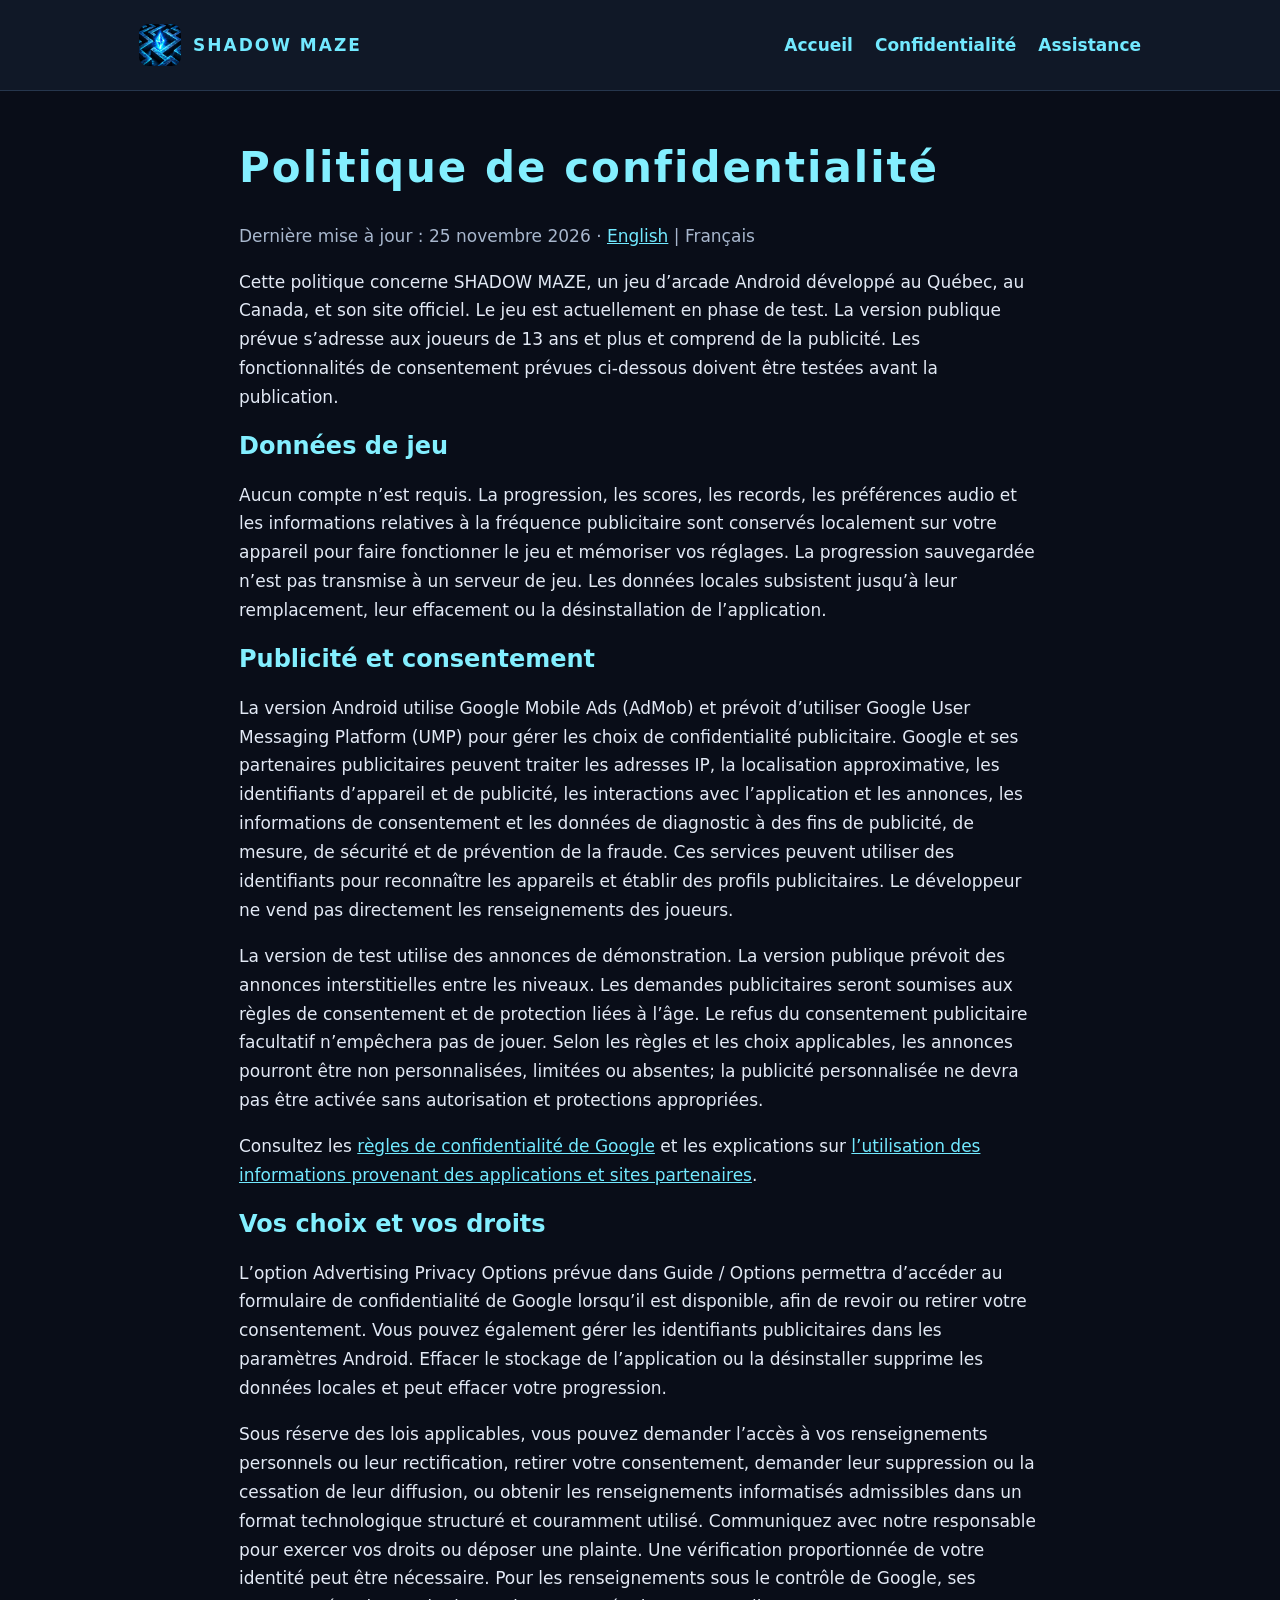
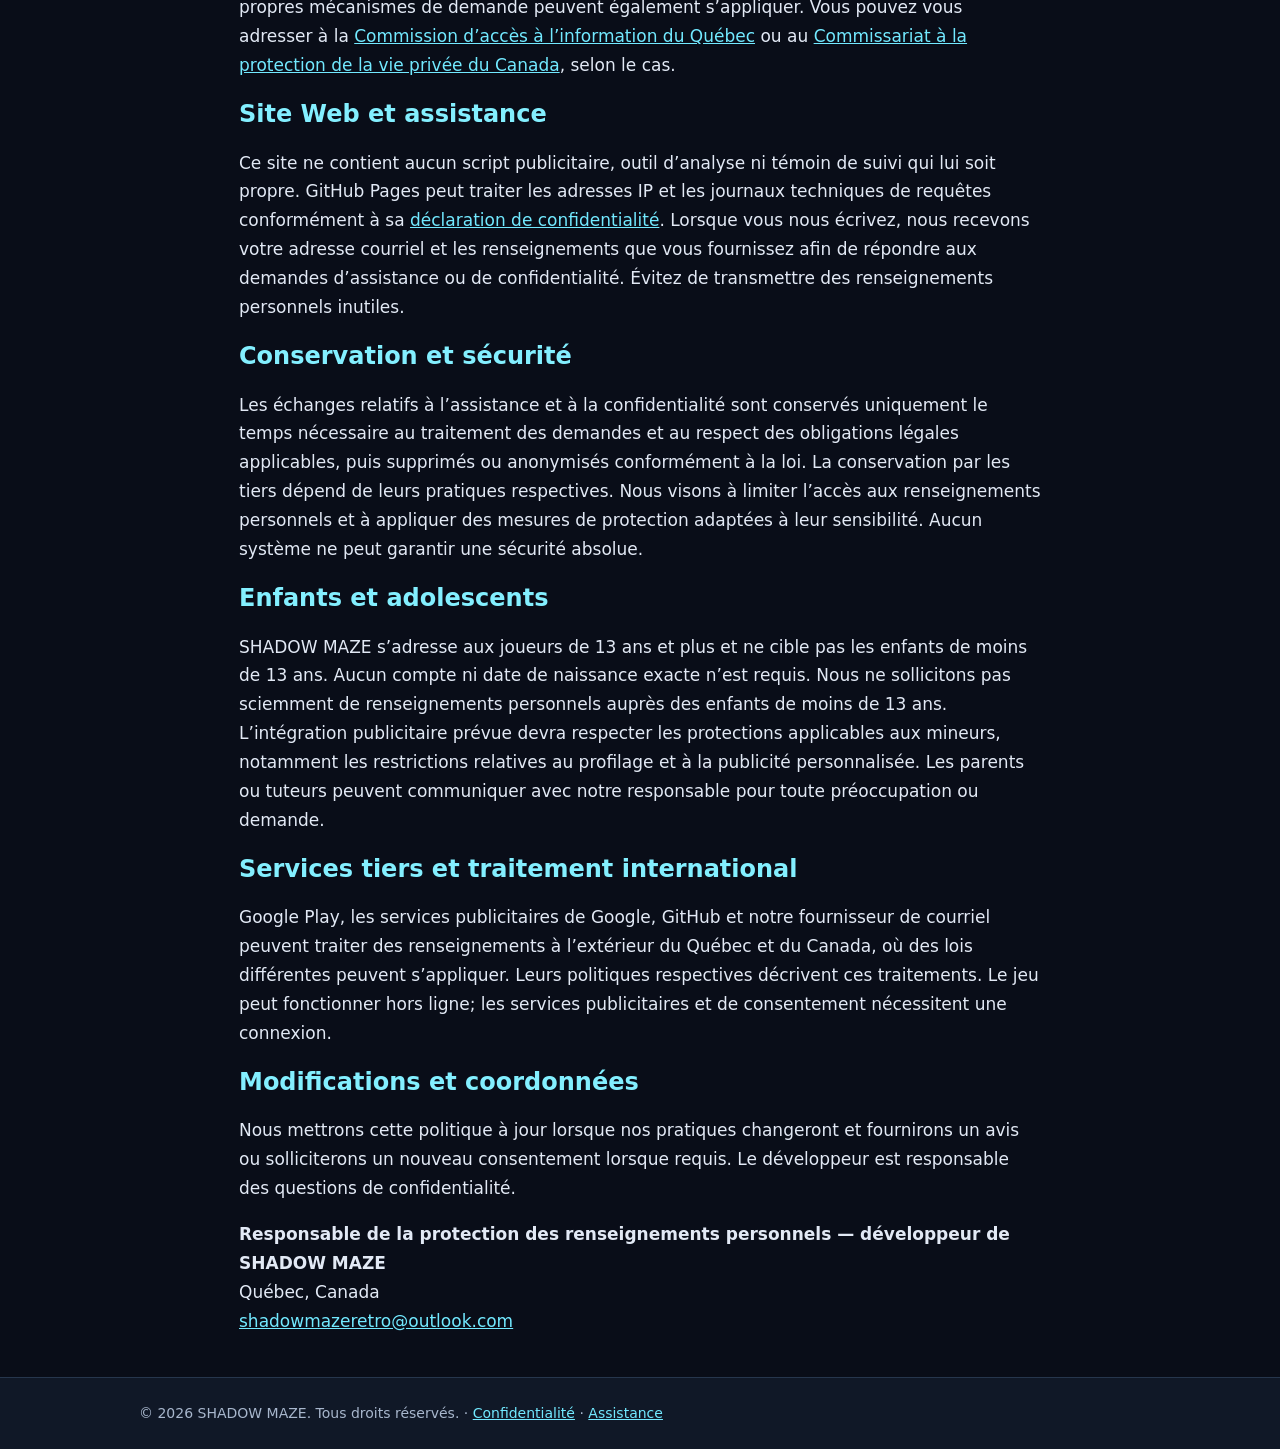
==== privacy-fr.html @ b900ebc2 "Update bilingual privacy policy SHADOW MAZE 2.0" ====
<!doctype html><html lang="fr"><head><meta charset="utf-8"><meta name="viewport" content="width=device-width, initial-scale=1"><meta name="description" content="SHADOW MAZE official Android arcade game website"><title>Politique de confidentialité | SHADOW MAZE</title><link rel="icon" href="assets/icon.png"><link rel="stylesheet" href="style.css"></head><body><header><nav aria-label="Navigation principale"><a class="brand" href="index.html"><img src="assets/icon.png" alt="">SHADOW MAZE</a><span><a href="index.html">Accueil</a><a href="privacy-fr.html">Confidentialité</a><a href="support.html">Assistance</a></span></nav></header><main class="legal">
<h1>Politique de confidentialité</h1><p class="muted">Dernière mise à jour : 25 novembre 2026 · <a href="privacy.html" hreflang="en" lang="en">English</a> | Français</p>
<p>Cette politique concerne SHADOW MAZE, un jeu d’arcade Android développé au Québec, au Canada, et son site officiel. Le jeu est actuellement en phase de test. La version publique prévue s’adresse aux joueurs de 13 ans et plus et comprend de la publicité. Les fonctionnalités de consentement prévues ci-dessous doivent être testées avant la publication.</p>
<h2>Données de jeu</h2><p>Aucun compte n’est requis. La progression, les scores, les records, les préférences audio et les informations relatives à la fréquence publicitaire sont conservés localement sur votre appareil pour faire fonctionner le jeu et mémoriser vos réglages. La progression sauvegardée n’est pas transmise à un serveur de jeu. Les données locales subsistent jusqu’à leur remplacement, leur effacement ou la désinstallation de l’application.</p>
<h2>Publicité et consentement</h2><p>La version Android utilise Google Mobile Ads (AdMob) et prévoit d’utiliser Google User Messaging Platform (UMP) pour gérer les choix de confidentialité publicitaire. Google et ses partenaires publicitaires peuvent traiter les adresses IP, la localisation approximative, les identifiants d’appareil et de publicité, les interactions avec l’application et les annonces, les informations de consentement et les données de diagnostic à des fins de publicité, de mesure, de sécurité et de prévention de la fraude. Ces services peuvent utiliser des identifiants pour reconnaître les appareils et établir des profils publicitaires. Le développeur ne vend pas directement les renseignements des joueurs.</p><p>La version de test utilise des annonces de démonstration. La version publique prévoit des annonces interstitielles entre les niveaux. Les demandes publicitaires seront soumises aux règles de consentement et de protection liées à l’âge. Le refus du consentement publicitaire facultatif n’empêchera pas de jouer. Selon les règles et les choix applicables, les annonces pourront être non personnalisées, limitées ou absentes; la publicité personnalisée ne devra pas être activée sans autorisation et protections appropriées.</p><p>Consultez les <a href="https://policies.google.com/privacy?hl=fr">règles de confidentialité de Google</a> et les explications sur <a href="https://policies.google.com/technologies/partner-sites?hl=fr">l’utilisation des informations provenant des applications et sites partenaires</a>.</p>
<h2>Vos choix et vos droits</h2><p>L’option Advertising Privacy Options prévue dans Guide / Options permettra d’accéder au formulaire de confidentialité de Google lorsqu’il est disponible, afin de revoir ou retirer votre consentement. Vous pouvez également gérer les identifiants publicitaires dans les paramètres Android. Effacer le stockage de l’application ou la désinstaller supprime les données locales et peut effacer votre progression.</p><p>Sous réserve des lois applicables, vous pouvez demander l’accès à vos renseignements personnels ou leur rectification, retirer votre consentement, demander leur suppression ou la cessation de leur diffusion, ou obtenir les renseignements informatisés admissibles dans un format technologique structuré et couramment utilisé. Communiquez avec notre responsable pour exercer vos droits ou déposer une plainte. Une vérification proportionnée de votre identité peut être nécessaire. Pour les renseignements sous le contrôle de Google, ses propres mécanismes de demande peuvent également s’appliquer. Vous pouvez vous adresser à la <a href="https://www.cai.gouv.qc.ca/">Commission d’accès à l’information du Québec</a> ou au <a href="https://www.priv.gc.ca/">Commissariat à la protection de la vie privée du Canada</a>, selon le cas.</p>
<h2>Site Web et assistance</h2><p>Ce site ne contient aucun script publicitaire, outil d’analyse ni témoin de suivi qui lui soit propre. GitHub Pages peut traiter les adresses IP et les journaux techniques de requêtes conformément à sa <a href="https://docs.github.com/en/site-policy/privacy-policies/github-general-privacy-statement">déclaration de confidentialité</a>. Lorsque vous nous écrivez, nous recevons votre adresse courriel et les renseignements que vous fournissez afin de répondre aux demandes d’assistance ou de confidentialité. Évitez de transmettre des renseignements personnels inutiles.</p>
<h2>Conservation et sécurité</h2><p>Les échanges relatifs à l’assistance et à la confidentialité sont conservés uniquement le temps nécessaire au traitement des demandes et au respect des obligations légales applicables, puis supprimés ou anonymisés conformément à la loi. La conservation par les tiers dépend de leurs pratiques respectives. Nous visons à limiter l’accès aux renseignements personnels et à appliquer des mesures de protection adaptées à leur sensibilité. Aucun système ne peut garantir une sécurité absolue.</p>
<h2>Enfants et adolescents</h2><p>SHADOW MAZE s’adresse aux joueurs de 13 ans et plus et ne cible pas les enfants de moins de 13 ans. Aucun compte ni date de naissance exacte n’est requis. Nous ne sollicitons pas sciemment de renseignements personnels auprès des enfants de moins de 13 ans. L’intégration publicitaire prévue devra respecter les protections applicables aux mineurs, notamment les restrictions relatives au profilage et à la publicité personnalisée. Les parents ou tuteurs peuvent communiquer avec notre responsable pour toute préoccupation ou demande.</p>
<h2>Services tiers et traitement international</h2><p>Google Play, les services publicitaires de Google, GitHub et notre fournisseur de courriel peuvent traiter des renseignements à l’extérieur du Québec et du Canada, où des lois différentes peuvent s’appliquer. Leurs politiques respectives décrivent ces traitements. Le jeu peut fonctionner hors ligne; les services publicitaires et de consentement nécessitent une connexion.</p>
<h2>Modifications et coordonnées</h2><p>Nous mettrons cette politique à jour lorsque nos pratiques changeront et fournirons un avis ou solliciterons un nouveau consentement lorsque requis. Le développeur est responsable des questions de confidentialité.</p><p><strong>Responsable de la protection des renseignements personnels — développeur de SHADOW MAZE</strong><br>Québec, Canada<br><a href="mailto:shadowmazeretro@outlook.com">shadowmazeretro@outlook.com</a></p>
</main><footer><div>© 2026 SHADOW MAZE. Tous droits réservés. · <a href="privacy-fr.html">Confidentialité</a> · <a href="support.html">Assistance</a></div></footer></body></html>
---- style.css ----
*{box-sizing:border-box}body{margin:0;background:#090d18;color:#e2e9f5;font:17px/1.7 system-ui,sans-serif}a{color:#72e9ff}header,footer{border-bottom:1px solid #26364d;background:#101827}nav,main,footer div{max-width:1050px;margin:auto;padding:24px}nav{display:flex;align-items:center;justify-content:space-between;gap:20px;flex-wrap:wrap}nav a{text-decoration:none;font-weight:700}nav span{display:flex;gap:22px;flex-wrap:wrap}.brand{display:flex;align-items:center;gap:12px;letter-spacing:2px}.brand img{width:42px;border-radius:9px}h1,h2{line-height:1.2;color:#83efff}h1{font-size:clamp(32px,6vw,64px);letter-spacing:2px}h2{font-size:24px}p{max-width:78ch}.hero{width:100%;display:block;border:1px solid #344d69;border-radius:18px}.intro{text-align:center;padding:30px 0}.intro p{margin:12px auto}.tag{color:#b5a4ff;letter-spacing:3px;font-size:13px;font-weight:bold}.status{display:inline-block;border:1px solid #56d9ed;padding:12px 24px;border-radius:8px;color:#83efff;font-weight:bold}.features{display:grid;grid-template-columns:repeat(auto-fit,minmax(220px,1fr));gap:16px;margin:25px 0}.features article{background:#131d30;border:1px solid #2b3b56;border-radius:12px;padding:22px}.legal{max-width:850px}.legal h1{font-size:42px}.muted,footer{color:#a8b7cd}footer{border-top:1px solid #26364d;border-bottom:0;font-size:14px}a:focus-visible{outline:3px solid #fff;outline-offset:4px}
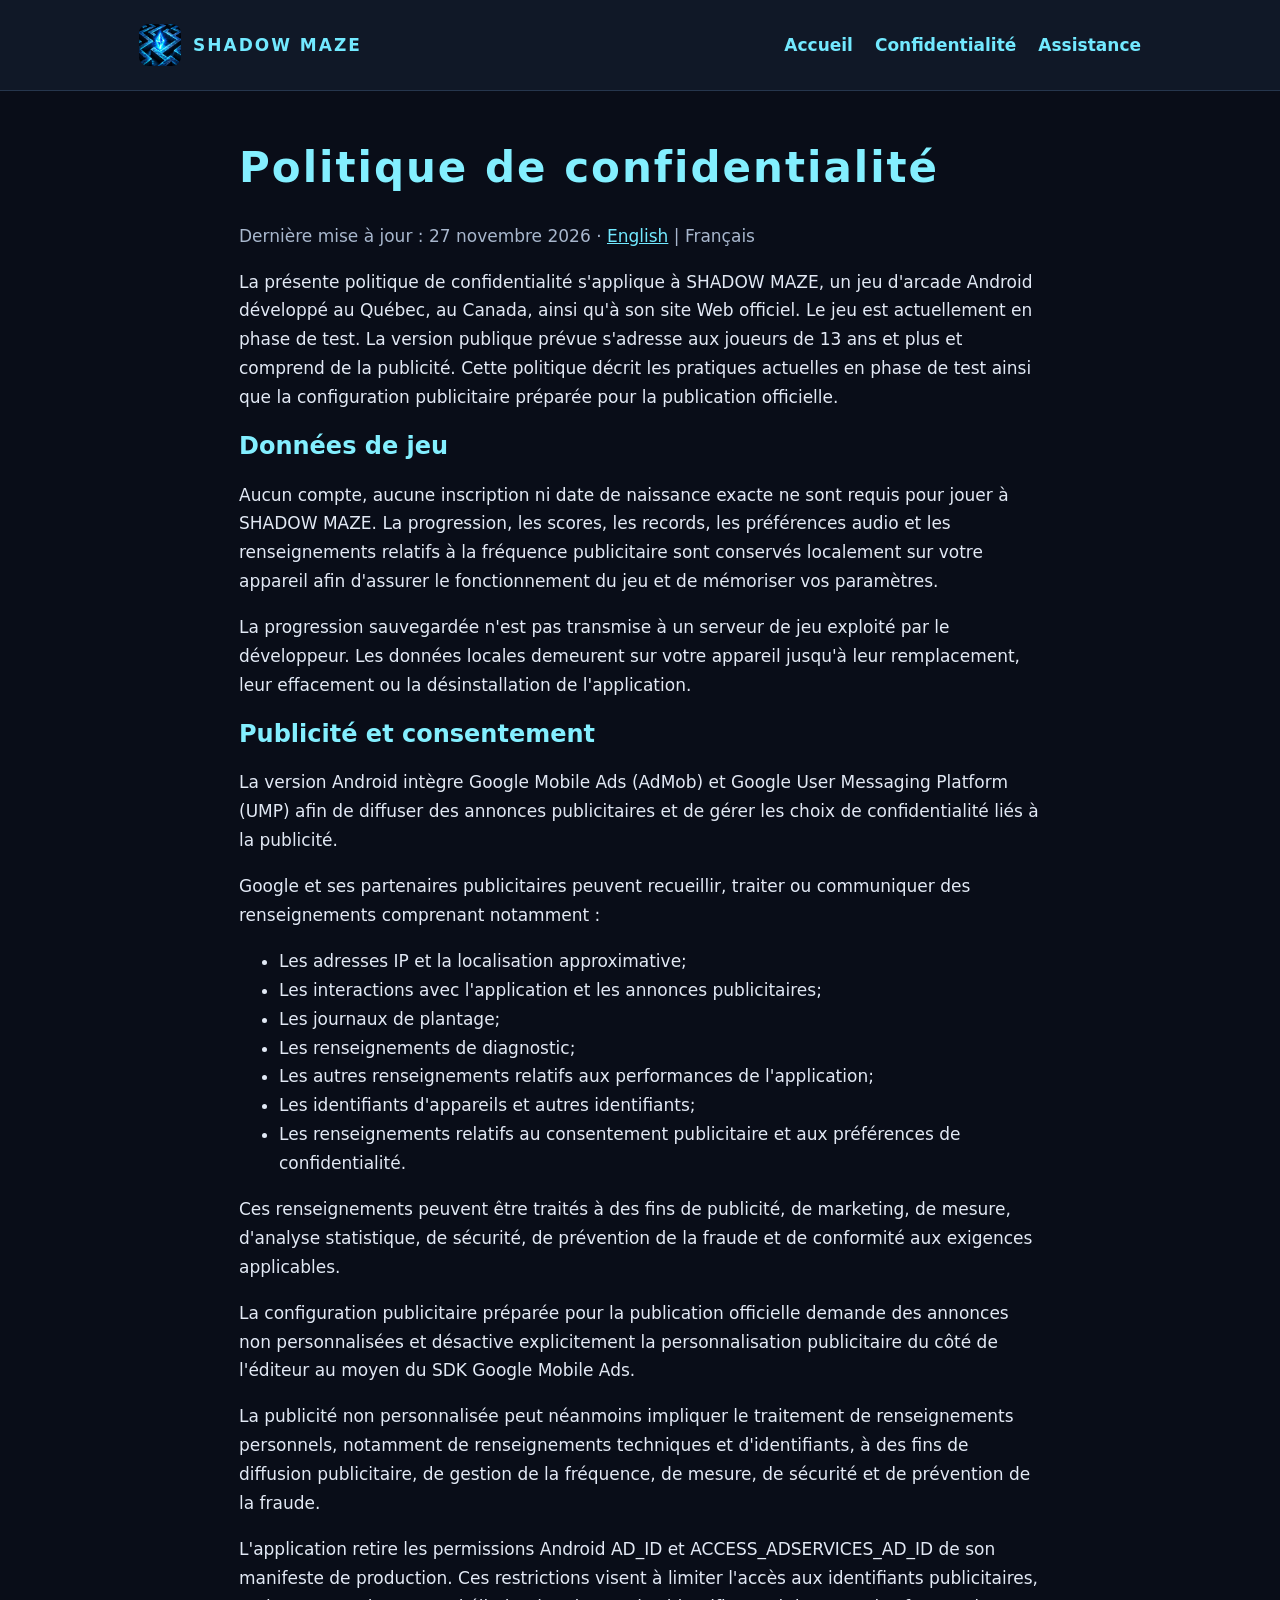
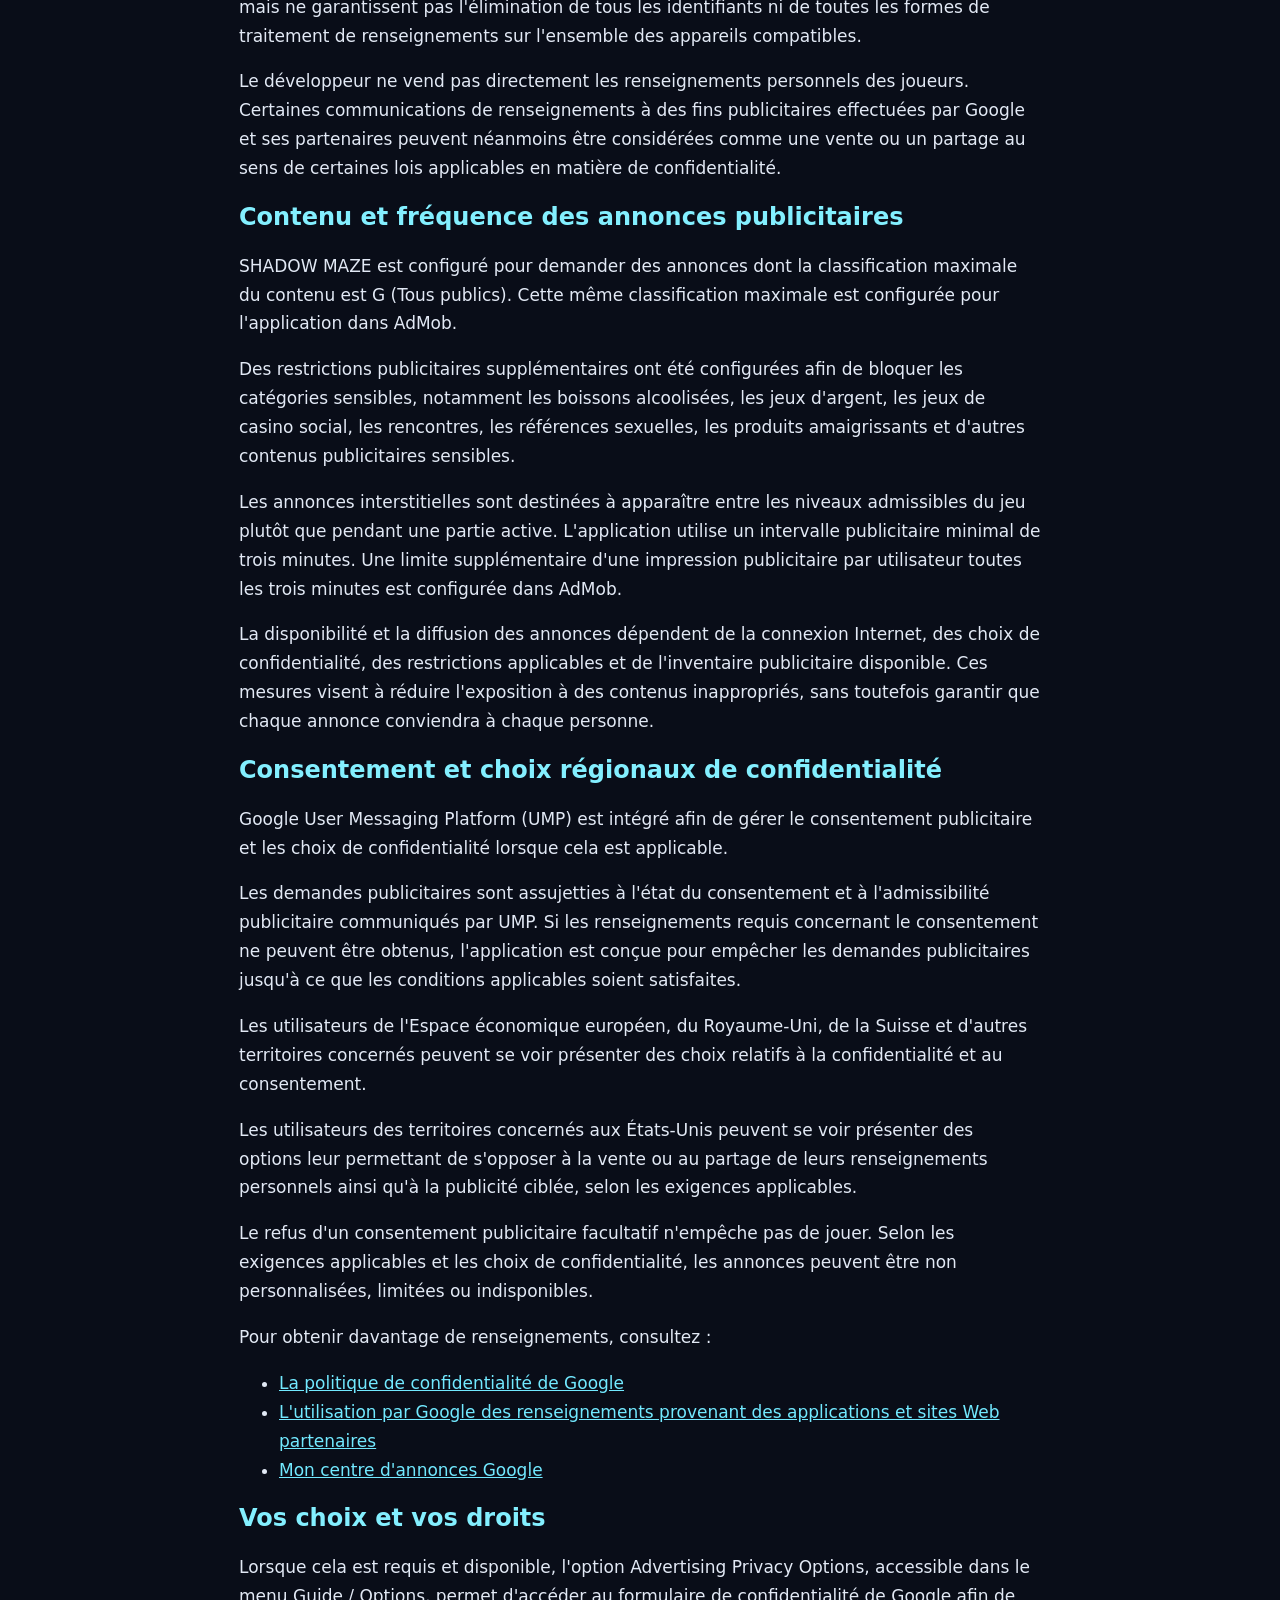
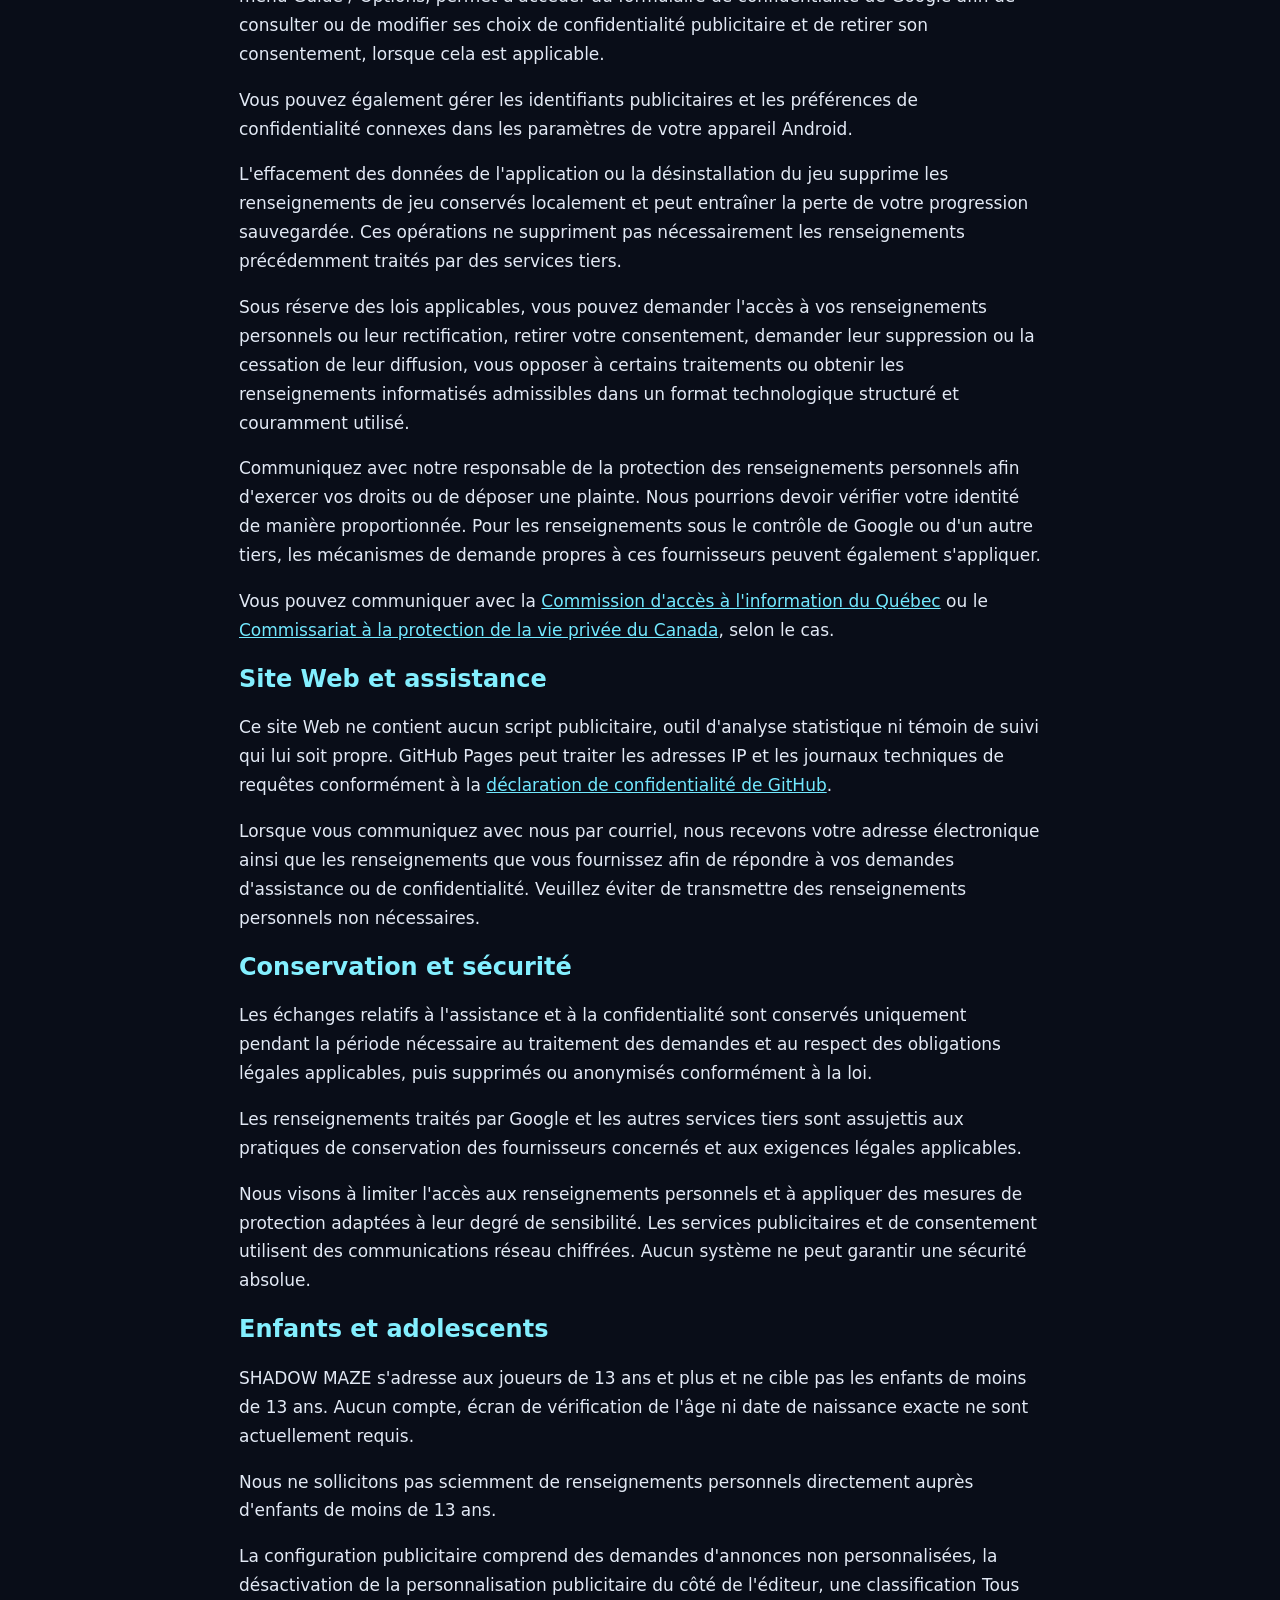
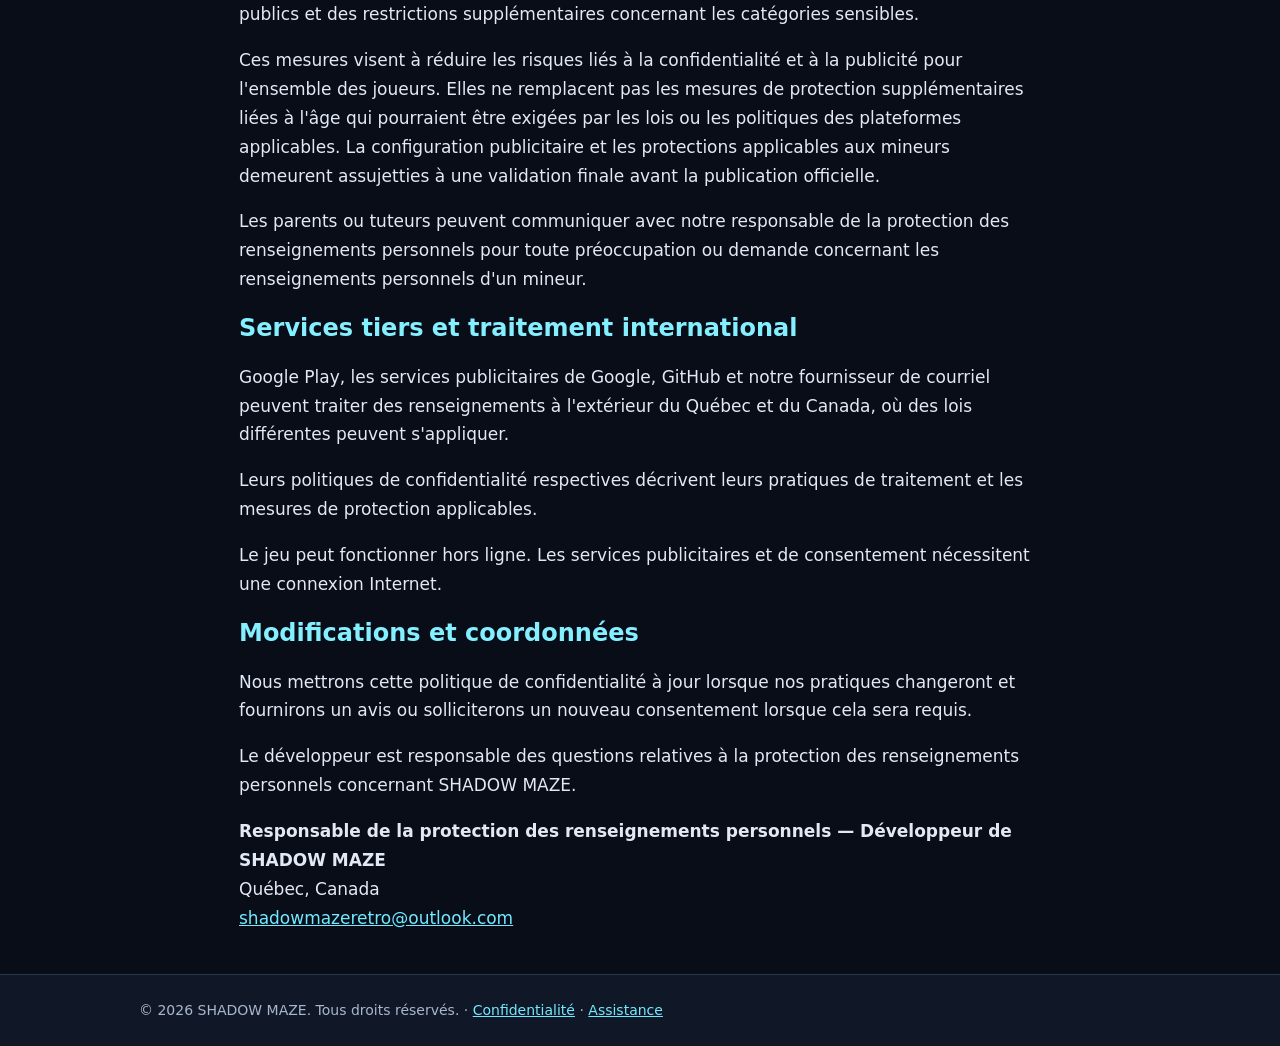
==== commit 8bdd420f: "Revise privacy policy for SHADOW MAZE Updated the privacy policy to reflect recent changes and clari" ====
--- a/privacy-fr.html
+++ b/privacy-fr.html
@@ -1,12 +1,163 @@
-<!doctype html><html lang="fr"><head><meta charset="utf-8"><meta name="viewport" content="width=device-width, initial-scale=1"><meta name="description" content="SHADOW MAZE official Android arcade game website"><title>Politique de confidentialité | SHADOW MAZE</title><link rel="icon" href="assets/icon.png"><link rel="stylesheet" href="style.css"></head><body><header><nav aria-label="Navigation principale"><a class="brand" href="index.html"><img src="assets/icon.png" alt="">SHADOW MAZE</a><span><a href="index.html">Accueil</a><a href="privacy-fr.html">Confidentialité</a><a href="support.html">Assistance</a></span></nav></header><main class="legal">
-<h1>Politique de confidentialité</h1><p class="muted">Dernière mise à jour : 25 novembre 2026 · <a href="privacy.html" hreflang="en" lang="en">English</a> | Français</p>
-<p>Cette politique concerne SHADOW MAZE, un jeu d’arcade Android développé au Québec, au Canada, et son site officiel. Le jeu est actuellement en phase de test. La version publique prévue s’adresse aux joueurs de 13 ans et plus et comprend de la publicité. Les fonctionnalités de consentement prévues ci-dessous doivent être testées avant la publication.</p>
-<h2>Données de jeu</h2><p>Aucun compte n’est requis. La progression, les scores, les records, les préférences audio et les informations relatives à la fréquence publicitaire sont conservés localement sur votre appareil pour faire fonctionner le jeu et mémoriser vos réglages. La progression sauvegardée n’est pas transmise à un serveur de jeu. Les données locales subsistent jusqu’à leur remplacement, leur effacement ou la désinstallation de l’application.</p>
-<h2>Publicité et consentement</h2><p>La version Android utilise Google Mobile Ads (AdMob) et prévoit d’utiliser Google User Messaging Platform (UMP) pour gérer les choix de confidentialité publicitaire. Google et ses partenaires publicitaires peuvent traiter les adresses IP, la localisation approximative, les identifiants d’appareil et de publicité, les interactions avec l’application et les annonces, les informations de consentement et les données de diagnostic à des fins de publicité, de mesure, de sécurité et de prévention de la fraude. Ces services peuvent utiliser des identifiants pour reconnaître les appareils et établir des profils publicitaires. Le développeur ne vend pas directement les renseignements des joueurs.</p><p>La version de test utilise des annonces de démonstration. La version publique prévoit des annonces interstitielles entre les niveaux. Les demandes publicitaires seront soumises aux règles de consentement et de protection liées à l’âge. Le refus du consentement publicitaire facultatif n’empêchera pas de jouer. Selon les règles et les choix applicables, les annonces pourront être non personnalisées, limitées ou absentes; la publicité personnalisée ne devra pas être activée sans autorisation et protections appropriées.</p><p>Consultez les <a href="https://policies.google.com/privacy?hl=fr">règles de confidentialité de Google</a> et les explications sur <a href="https://policies.google.com/technologies/partner-sites?hl=fr">l’utilisation des informations provenant des applications et sites partenaires</a>.</p>
-<h2>Vos choix et vos droits</h2><p>L’option Advertising Privacy Options prévue dans Guide / Options permettra d’accéder au formulaire de confidentialité de Google lorsqu’il est disponible, afin de revoir ou retirer votre consentement. Vous pouvez également gérer les identifiants publicitaires dans les paramètres Android. Effacer le stockage de l’application ou la désinstaller supprime les données locales et peut effacer votre progression.</p><p>Sous réserve des lois applicables, vous pouvez demander l’accès à vos renseignements personnels ou leur rectification, retirer votre consentement, demander leur suppression ou la cessation de leur diffusion, ou obtenir les renseignements informatisés admissibles dans un format technologique structuré et couramment utilisé. Communiquez avec notre responsable pour exercer vos droits ou déposer une plainte. Une vérification proportionnée de votre identité peut être nécessaire. Pour les renseignements sous le contrôle de Google, ses propres mécanismes de demande peuvent également s’appliquer. Vous pouvez vous adresser à la <a href="https://www.cai.gouv.qc.ca/">Commission d’accès à l’information du Québec</a> ou au <a href="https://www.priv.gc.ca/">Commissariat à la protection de la vie privée du Canada</a>, selon le cas.</p>
-<h2>Site Web et assistance</h2><p>Ce site ne contient aucun script publicitaire, outil d’analyse ni témoin de suivi qui lui soit propre. GitHub Pages peut traiter les adresses IP et les journaux techniques de requêtes conformément à sa <a href="https://docs.github.com/en/site-policy/privacy-policies/github-general-privacy-statement">déclaration de confidentialité</a>. Lorsque vous nous écrivez, nous recevons votre adresse courriel et les renseignements que vous fournissez afin de répondre aux demandes d’assistance ou de confidentialité. Évitez de transmettre des renseignements personnels inutiles.</p>
-<h2>Conservation et sécurité</h2><p>Les échanges relatifs à l’assistance et à la confidentialité sont conservés uniquement le temps nécessaire au traitement des demandes et au respect des obligations légales applicables, puis supprimés ou anonymisés conformément à la loi. La conservation par les tiers dépend de leurs pratiques respectives. Nous visons à limiter l’accès aux renseignements personnels et à appliquer des mesures de protection adaptées à leur sensibilité. Aucun système ne peut garantir une sécurité absolue.</p>
-<h2>Enfants et adolescents</h2><p>SHADOW MAZE s’adresse aux joueurs de 13 ans et plus et ne cible pas les enfants de moins de 13 ans. Aucun compte ni date de naissance exacte n’est requis. Nous ne sollicitons pas sciemment de renseignements personnels auprès des enfants de moins de 13 ans. L’intégration publicitaire prévue devra respecter les protections applicables aux mineurs, notamment les restrictions relatives au profilage et à la publicité personnalisée. Les parents ou tuteurs peuvent communiquer avec notre responsable pour toute préoccupation ou demande.</p>
-<h2>Services tiers et traitement international</h2><p>Google Play, les services publicitaires de Google, GitHub et notre fournisseur de courriel peuvent traiter des renseignements à l’extérieur du Québec et du Canada, où des lois différentes peuvent s’appliquer. Leurs politiques respectives décrivent ces traitements. Le jeu peut fonctionner hors ligne; les services publicitaires et de consentement nécessitent une connexion.</p>
-<h2>Modifications et coordonnées</h2><p>Nous mettrons cette politique à jour lorsque nos pratiques changeront et fournirons un avis ou solliciterons un nouveau consentement lorsque requis. Le développeur est responsable des questions de confidentialité.</p><p><strong>Responsable de la protection des renseignements personnels — développeur de SHADOW MAZE</strong><br>Québec, Canada<br><a href="mailto:shadowmazeretro@outlook.com">shadowmazeretro@outlook.com</a></p>
-</main><footer><div>© 2026 SHADOW MAZE. Tous droits réservés. · <a href="privacy-fr.html">Confidentialité</a> · <a href="support.html">Assistance</a></div></footer></body></html>+<!doctype html>
+<html lang="fr">
+<head>
+<meta charset="utf-8">
+<meta name="viewport" content="width=device-width, initial-scale=1">
+<meta name="description" content="Site officiel du jeu d'arcade Android SHADOW MAZE">
+<title>Politique de confidentialité | SHADOW MAZE</title>
+<link rel="icon" href="assets/icon.png">
+<link rel="stylesheet" href="style.css">
+</head>
+<body>
+<header>
+<nav aria-label="Navigation principale">
+<a class="brand" href="index.html"><img src="assets/icon.png" alt="">SHADOW MAZE</a>
+<span>
+<a href="index.html">Accueil</a>
+<a href="privacy-fr.html">Confidentialité</a>
+<a href="support.html">Assistance</a>
+</span>
+</nav>
+</header>
+
+<main class="legal">
+
+<h1>Politique de confidentialité</h1>
+<p class="muted">Dernière mise à jour : 27 novembre 2026 · <a href="privacy.html" hreflang="en" lang="en">English</a> | Français</p>
+
+<p>La présente politique de confidentialité s'applique à SHADOW MAZE, un jeu d'arcade Android développé au Québec, au Canada, ainsi qu'à son site Web officiel. Le jeu est actuellement en phase de test. La version publique prévue s'adresse aux joueurs de 13 ans et plus et comprend de la publicité. Cette politique décrit les pratiques actuelles en phase de test ainsi que la configuration publicitaire préparée pour la publication officielle.</p>
+
+<h2>Données de jeu</h2>
+
+<p>Aucun compte, aucune inscription ni date de naissance exacte ne sont requis pour jouer à SHADOW MAZE. La progression, les scores, les records, les préférences audio et les renseignements relatifs à la fréquence publicitaire sont conservés localement sur votre appareil afin d'assurer le fonctionnement du jeu et de mémoriser vos paramètres.</p>
+
+<p>La progression sauvegardée n'est pas transmise à un serveur de jeu exploité par le développeur. Les données locales demeurent sur votre appareil jusqu'à leur remplacement, leur effacement ou la désinstallation de l'application.</p>
+
+<h2>Publicité et consentement</h2>
+
+<p>La version Android intègre Google Mobile Ads (AdMob) et Google User Messaging Platform (UMP) afin de diffuser des annonces publicitaires et de gérer les choix de confidentialité liés à la publicité.</p>
+
+<p>Google et ses partenaires publicitaires peuvent recueillir, traiter ou communiquer des renseignements comprenant notamment :</p>
+
+<ul>
+<li>Les adresses IP et la localisation approximative;</li>
+<li>Les interactions avec l'application et les annonces publicitaires;</li>
+<li>Les journaux de plantage;</li>
+<li>Les renseignements de diagnostic;</li>
+<li>Les autres renseignements relatifs aux performances de l'application;</li>
+<li>Les identifiants d'appareils et autres identifiants;</li>
+<li>Les renseignements relatifs au consentement publicitaire et aux préférences de confidentialité.</li>
+</ul>
+
+<p>Ces renseignements peuvent être traités à des fins de publicité, de marketing, de mesure, d'analyse statistique, de sécurité, de prévention de la fraude et de conformité aux exigences applicables.</p>
+
+<p>La configuration publicitaire préparée pour la publication officielle demande des annonces non personnalisées et désactive explicitement la personnalisation publicitaire du côté de l'éditeur au moyen du SDK Google Mobile Ads.</p>
+
+<p>La publicité non personnalisée peut néanmoins impliquer le traitement de renseignements personnels, notamment de renseignements techniques et d'identifiants, à des fins de diffusion publicitaire, de gestion de la fréquence, de mesure, de sécurité et de prévention de la fraude.</p>
+
+<p>L'application retire les permissions Android AD_ID et ACCESS_ADSERVICES_AD_ID de son manifeste de production. Ces restrictions visent à limiter l'accès aux identifiants publicitaires, mais ne garantissent pas l'élimination de tous les identifiants ni de toutes les formes de traitement de renseignements sur l'ensemble des appareils compatibles.</p>
+
+<p>Le développeur ne vend pas directement les renseignements personnels des joueurs. Certaines communications de renseignements à des fins publicitaires effectuées par Google et ses partenaires peuvent néanmoins être considérées comme une vente ou un partage au sens de certaines lois applicables en matière de confidentialité.</p>
+
+<h2>Contenu et fréquence des annonces publicitaires</h2>
+
+<p>SHADOW MAZE est configuré pour demander des annonces dont la classification maximale du contenu est G (Tous publics). Cette même classification maximale est configurée pour l'application dans AdMob.</p>
+
+<p>Des restrictions publicitaires supplémentaires ont été configurées afin de bloquer les catégories sensibles, notamment les boissons alcoolisées, les jeux d'argent, les jeux de casino social, les rencontres, les références sexuelles, les produits amaigrissants et d'autres contenus publicitaires sensibles.</p>
+
+<p>Les annonces interstitielles sont destinées à apparaître entre les niveaux admissibles du jeu plutôt que pendant une partie active. L'application utilise un intervalle publicitaire minimal de trois minutes. Une limite supplémentaire d'une impression publicitaire par utilisateur toutes les trois minutes est configurée dans AdMob.</p>
+
+<p>La disponibilité et la diffusion des annonces dépendent de la connexion Internet, des choix de confidentialité, des restrictions applicables et de l'inventaire publicitaire disponible. Ces mesures visent à réduire l'exposition à des contenus inappropriés, sans toutefois garantir que chaque annonce conviendra à chaque personne.</p>
+
+<h2>Consentement et choix régionaux de confidentialité</h2>
+
+<p>Google User Messaging Platform (UMP) est intégré afin de gérer le consentement publicitaire et les choix de confidentialité lorsque cela est applicable.</p>
+
+<p>Les demandes publicitaires sont assujetties à l'état du consentement et à l'admissibilité publicitaire communiqués par UMP. Si les renseignements requis concernant le consentement ne peuvent être obtenus, l'application est conçue pour empêcher les demandes publicitaires jusqu'à ce que les conditions applicables soient satisfaites.</p>
+
+<p>Les utilisateurs de l'Espace économique européen, du Royaume-Uni, de la Suisse et d'autres territoires concernés peuvent se voir présenter des choix relatifs à la confidentialité et au consentement.</p>
+
+<p>Les utilisateurs des territoires concernés aux États-Unis peuvent se voir présenter des options leur permettant de s'opposer à la vente ou au partage de leurs renseignements personnels ainsi qu'à la publicité ciblée, selon les exigences applicables.</p>
+
+<p>Le refus d'un consentement publicitaire facultatif n'empêche pas de jouer. Selon les exigences applicables et les choix de confidentialité, les annonces peuvent être non personnalisées, limitées ou indisponibles.</p>
+
+<p>Pour obtenir davantage de renseignements, consultez :</p>
+
+<ul>
+<li><a href="https://policies.google.com/privacy?hl=fr">La politique de confidentialité de Google</a></li>
+<li><a href="https://policies.google.com/technologies/partner-sites?hl=fr">L'utilisation par Google des renseignements provenant des applications et sites Web partenaires</a></li>
+<li><a href="https://myadcenter.google.com/">Mon centre d'annonces Google</a></li>
+</ul>
+
+<h2>Vos choix et vos droits</h2>
+
+<p>Lorsque cela est requis et disponible, l'option Advertising Privacy Options, accessible dans le menu Guide / Options, permet d'accéder au formulaire de confidentialité de Google afin de consulter ou de modifier ses choix de confidentialité publicitaire et de retirer son consentement, lorsque cela est applicable.</p>
+
+<p>Vous pouvez également gérer les identifiants publicitaires et les préférences de confidentialité connexes dans les paramètres de votre appareil Android.</p>
+
+<p>L'effacement des données de l'application ou la désinstallation du jeu supprime les renseignements de jeu conservés localement et peut entraîner la perte de votre progression sauvegardée. Ces opérations ne suppriment pas nécessairement les renseignements précédemment traités par des services tiers.</p>
+
+<p>Sous réserve des lois applicables, vous pouvez demander l'accès à vos renseignements personnels ou leur rectification, retirer votre consentement, demander leur suppression ou la cessation de leur diffusion, vous opposer à certains traitements ou obtenir les renseignements informatisés admissibles dans un format technologique structuré et couramment utilisé.</p>
+
+<p>Communiquez avec notre responsable de la protection des renseignements personnels afin d'exercer vos droits ou de déposer une plainte. Nous pourrions devoir vérifier votre identité de manière proportionnée. Pour les renseignements sous le contrôle de Google ou d'un autre tiers, les mécanismes de demande propres à ces fournisseurs peuvent également s'appliquer.</p>
+
+<p>Vous pouvez communiquer avec la <a href="https://www.cai.gouv.qc.ca/">Commission d'accès à l'information du Québec</a> ou le <a href="https://www.priv.gc.ca/fr/">Commissariat à la protection de la vie privée du Canada</a>, selon le cas.</p>
+
+<h2>Site Web et assistance</h2>
+
+<p>Ce site Web ne contient aucun script publicitaire, outil d'analyse statistique ni témoin de suivi qui lui soit propre. GitHub Pages peut traiter les adresses IP et les journaux techniques de requêtes conformément à la <a href="https://docs.github.com/en/site-policy/privacy-policies/github-general-privacy-statement">déclaration de confidentialité de GitHub</a>.</p>
+
+<p>Lorsque vous communiquez avec nous par courriel, nous recevons votre adresse électronique ainsi que les renseignements que vous fournissez afin de répondre à vos demandes d'assistance ou de confidentialité. Veuillez éviter de transmettre des renseignements personnels non nécessaires.</p>
+
+<h2>Conservation et sécurité</h2>
+
+<p>Les échanges relatifs à l'assistance et à la confidentialité sont conservés uniquement pendant la période nécessaire au traitement des demandes et au respect des obligations légales applicables, puis supprimés ou anonymisés conformément à la loi.</p>
+
+<p>Les renseignements traités par Google et les autres services tiers sont assujettis aux pratiques de conservation des fournisseurs concernés et aux exigences légales applicables.</p>
+
+<p>Nous visons à limiter l'accès aux renseignements personnels et à appliquer des mesures de protection adaptées à leur degré de sensibilité. Les services publicitaires et de consentement utilisent des communications réseau chiffrées. Aucun système ne peut garantir une sécurité absolue.</p>
+
+<h2>Enfants et adolescents</h2>
+
+<p>SHADOW MAZE s'adresse aux joueurs de 13 ans et plus et ne cible pas les enfants de moins de 13 ans. Aucun compte, écran de vérification de l'âge ni date de naissance exacte ne sont actuellement requis.</p>
+
+<p>Nous ne sollicitons pas sciemment de renseignements personnels directement auprès d'enfants de moins de 13 ans.</p>
+
+<p>La configuration publicitaire comprend des demandes d'annonces non personnalisées, la désactivation de la personnalisation publicitaire du côté de l'éditeur, une classification Tous publics et des restrictions supplémentaires concernant les catégories sensibles.</p>
+
+<p>Ces mesures visent à réduire les risques liés à la confidentialité et à la publicité pour l'ensemble des joueurs. Elles ne remplacent pas les mesures de protection supplémentaires liées à l'âge qui pourraient être exigées par les lois ou les politiques des plateformes applicables. La configuration publicitaire et les protections applicables aux mineurs demeurent assujetties à une validation finale avant la publication officielle.</p>
+
+<p>Les parents ou tuteurs peuvent communiquer avec notre responsable de la protection des renseignements personnels pour toute préoccupation ou demande concernant les renseignements personnels d'un mineur.</p>
+
+<h2>Services tiers et traitement international</h2>
+
+<p>Google Play, les services publicitaires de Google, GitHub et notre fournisseur de courriel peuvent traiter des renseignements à l'extérieur du Québec et du Canada, où des lois différentes peuvent s'appliquer.</p>
+
+<p>Leurs politiques de confidentialité respectives décrivent leurs pratiques de traitement et les mesures de protection applicables.</p>
+
+<p>Le jeu peut fonctionner hors ligne. Les services publicitaires et de consentement nécessitent une connexion Internet.</p>
+
+<h2>Modifications et coordonnées</h2>
+
+<p>Nous mettrons cette politique de confidentialité à jour lorsque nos pratiques changeront et fournirons un avis ou solliciterons un nouveau consentement lorsque cela sera requis.</p>
+
+<p>Le développeur est responsable des questions relatives à la protection des renseignements personnels concernant SHADOW MAZE.</p>
+
+<p>
+<strong>Responsable de la protection des renseignements personnels — Développeur de SHADOW MAZE</strong><br>
+Québec, Canada<br>
+<a href="mailto:shadowmazeretro@outlook.com">shadowmazeretro@outlook.com</a>
+</p>
+
+</main>
+
+<footer>
+<div>
+© 2026 SHADOW MAZE. Tous droits réservés. ·
+<a href="privacy-fr.html">Confidentialité</a> ·
+<a href="support.html">Assistance</a>
+</div>
+</footer>
+
+</body>
+</html>
